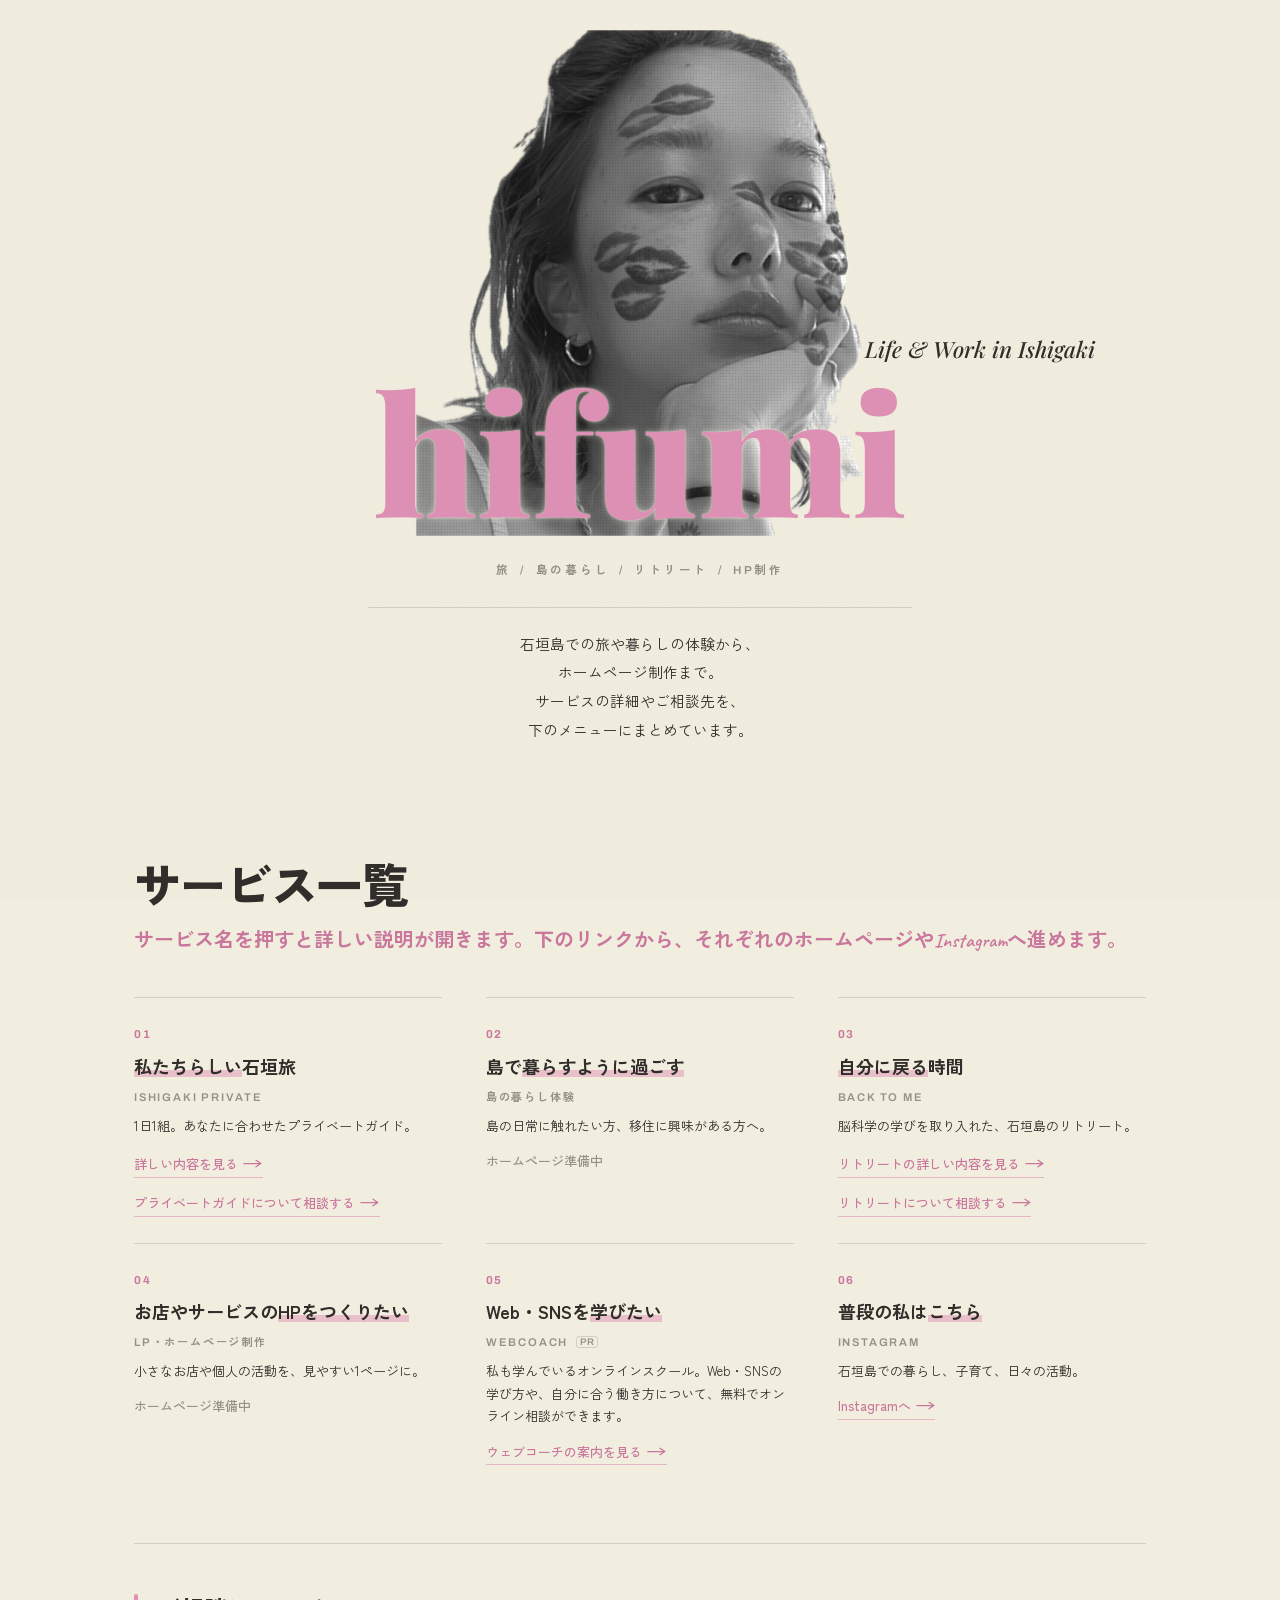
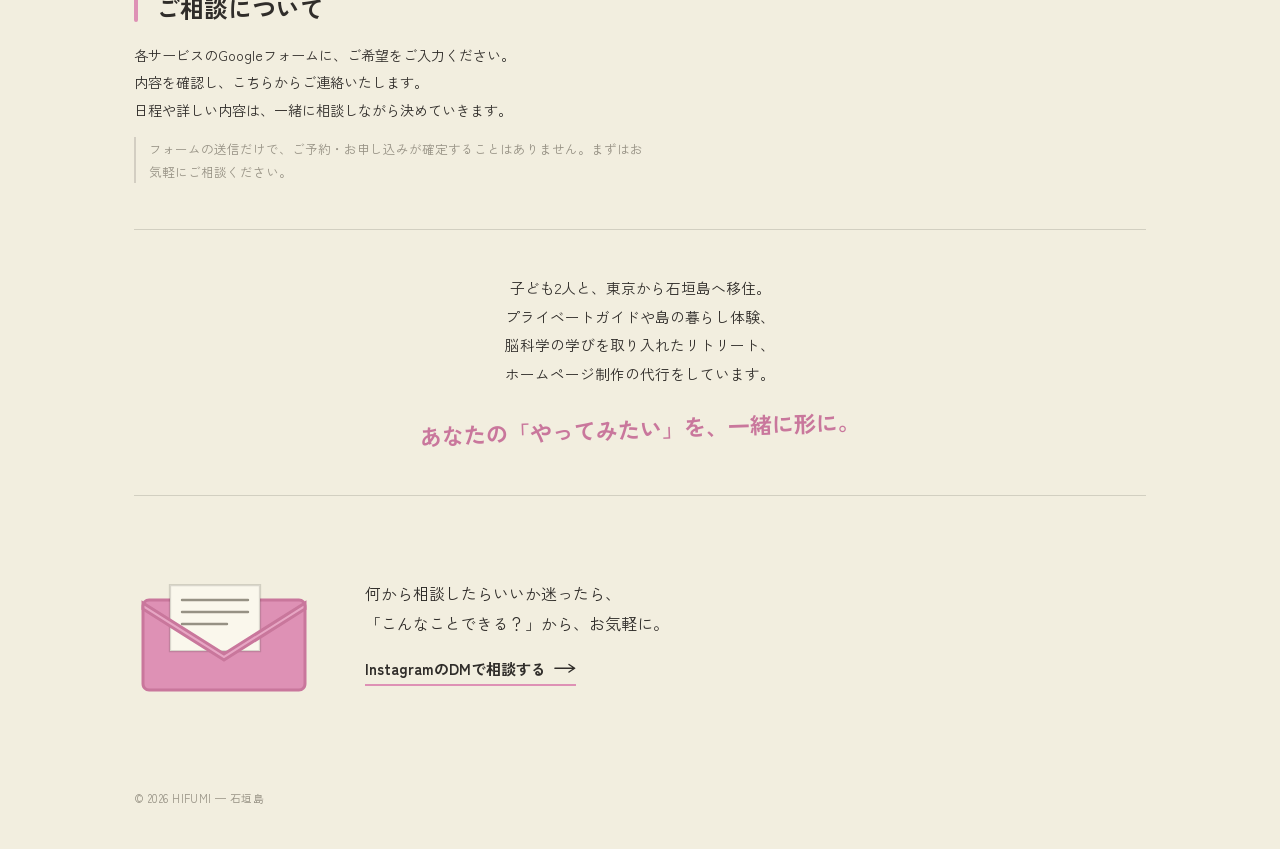
==== index.html @ ecf01bdd "Initial commit: HIFUMIプロフィールサイト 石垣島の旅・暮らし体験・リトリート・HP制作のプロフィール兼リンクサイト。 トップページと5つの詳細ページ（guide/living/r" ====
<!DOCTYPE html>
<html lang="ja">
<head>
<meta charset="UTF-8">
<meta name="viewport" content="width=device-width, initial-scale=1.0">
<title>HIFUMI | 石垣島の旅・暮らし・リトリート</title>
<meta name="description" content="子ども2人と東京から石垣島へ移住。プライベートガイド、島の暮らし体験、脳科学の学びを取り入れたリトリート、ホームページ制作。気になる活動から詳細ページへどうぞ。">
<meta name="robots" content="index,follow">
<meta property="og:title" content="HIFUMI">
<meta property="og:description" content="石垣島の旅・暮らし体験・リトリート・HP制作。あなたの「やってみたい」を、一緒に形に。">
<meta property="og:type" content="website">
<link rel="preconnect" href="https://fonts.googleapis.com">
<link rel="preconnect" href="https://fonts.gstatic.com" crossorigin>
<link href="https://fonts.googleapis.com/css2?family=Playfair+Display:ital,wght@0,700;0,800;0,900;1,500;1,600&family=Caveat:wght@500;600;700&family=Archivo:wght@600;700;800&family=Zen+Kaku+Gothic+New:wght@400;500;700&display=swap" rel="stylesheet">
<link rel="stylesheet" href="styles.css?v=5">
</head>
<body>

<div class="wrap">

  <!-- ============================ 1. プロフィール（表紙） ============================ -->
  <header class="hero">
    <div class="cover">
      <div class="cover-stage">
        <div class="cover-person">
          <!-- 人物写真（切り抜き・透過PNG）。差し替えは images/portrait-cutout.png を上書き。元画像は images/portrait-original.jpg -->
          <img src="images/portrait-cutout.png" alt="hifumi" onerror="this.style.visibility='hidden'">
          <span class="halftone" aria-hidden="true"></span>
        </div>
        <span class="cover-kicker" aria-hidden="true">Life &amp; Work in Ishigaki</span>
        <h1 class="name-front">hifumi</h1>
      </div>
    </div>

    <p class="role">旅 &nbsp;/&nbsp; 島の暮らし &nbsp;/&nbsp; リトリート &nbsp;/&nbsp; HP制作</p>

    <div class="lede">
      <p>
        石垣島での旅や暮らしの体験から、<br>
        ホームページ制作まで。<br>
        サービスの詳細やご相談先を、<br>
        下のメニューにまとめています。
      </p>
    </div>
  </header>

  <!-- ============================ 2. サービス一覧 ============================ -->
  <section class="entries" aria-label="サービス一覧">
    <div class="sec-head">
      <h2>サービス一覧</h2>
      <p>サービス名を押すと詳しい説明が開きます。下のリンクから、それぞれのホームページやInstagramへ進めます。</p>
    </div>

    <div class="grid">

      <!-- ① タイトル→guide.html（サイト内説明）／案内リンク→専用サイト＋相談フォーム（外部） -->
      <div class="entry entry-multi">
        <span class="num">01</span>
        <a class="etitle-link" href="guide.html" data-link="private-guide"><span class="etitle"><span class="u">私たちらしい</span>石垣旅</span></a>
        <span class="ename">Ishigaki Private</span>
        <span class="edesc">1日1組。あなたに合わせたプライベートガイド。</span>

        <div class="elinks">
          <a class="ego" href="https://hifumi1106123-tech.github.io/ishigaki-private-guide/" data-link="private-guide-site" rel="noopener">詳しい内容を見る <svg class="arrow" viewBox="0 0 24 10" aria-hidden="true"><path d="M1 5 H21 M16 1 L22 5 L16 9"/></svg></a>
          <a class="ego" href="https://forms.gle/qCoBGyqYRU5DsPyQ9" data-link="private-guide-consult" rel="noopener">プライベートガイドについて相談する <svg class="arrow" viewBox="0 0 24 10" aria-hidden="true"><path d="M1 5 H21 M16 1 L22 5 L16 9"/></svg></a>
        </div>
      </div>

      <!-- ② タイトル→living.html（サイト内説明）／専用ホームページは準備中のためリンクなし -->
      <div class="entry">
        <span class="num">02</span>
        <a class="etitle-link" href="living.html" data-link="living-experience"><span class="etitle">島で<span class="u">暮らすように過ごす</span></span></a>
        <span class="ename">島の暮らし体験</span>
        <span class="edesc">島の日常に触れたい方、移住に興味がある方へ。</span>
        <!-- 専用ホームページが決まったら <a class="ego" href="URL" data-link="living-experience-site"> に差し替え -->
        <span class="ego pending">ホームページ準備中</span>
      </div>

      <!-- ③ タイトル→retreat.html（サイト内説明）／案内リンク→リトリート専用サイト＋相談先（外部） -->
      <div class="entry">
        <span class="num">03</span>
        <a class="etitle-link" href="retreat.html" data-link="back-to-me"><span class="etitle"><span class="u">自分に戻る</span>時間</span></a>
        <span class="ename">Back to Me</span>
        <span class="edesc">脳科学の学びを取り入れた、石垣島のリトリート。</span>

        <div class="elinks">
          <a class="ego" href="https://hifumi1106123-tech.github.io/ishigaki-retreat/" data-link="back-to-me-site" rel="noopener">リトリートの詳しい内容を見る <svg class="arrow" viewBox="0 0 24 10" aria-hidden="true"><path d="M1 5 H21 M16 1 L22 5 L16 9"/></svg></a>
          <!-- 事前相談（Zoom）・日程調整用のGoogleフォーム -->
          <a class="ego" href="https://forms.gle/fpzeWErv7SYvCA1t8" data-link="back-to-me-consult" rel="noopener">リトリートについて相談する <svg class="arrow" viewBox="0 0 24 10" aria-hidden="true"><path d="M1 5 H21 M16 1 L22 5 L16 9"/></svg></a>
        </div>
      </div>

      <!-- ④ タイトル→webpage.html（サイト内説明）／専用ホームページは準備中のためリンクなし -->
      <div class="entry">
        <span class="num">04</span>
        <a class="etitle-link" href="webpage.html" data-link="lp-production"><span class="etitle">お店やサービスの<span class="u">HPをつくりたい</span></span></a>
        <span class="ename">LP・ホームページ制作</span>
        <span class="edesc">小さなお店や個人の活動を、見やすい1ページに。</span>
        <!-- 制作実績・専用ページが整ったら <a class="ego" href="URL" data-link="lp-production-site"> に差し替え -->
        <span class="ego pending">ホームページ準備中</span>
      </div>

      <!-- ⑤ タイトル→webcoach.html（サイト内説明）／案内リンク→WEBCOACH公式サイト（外部・紹介URL） -->
      <div class="entry">
        <span class="num">05</span>
        <a class="etitle-link" href="webcoach.html" data-link="webcoach"><span class="etitle">Web・SNSを<span class="u">学びたい</span></span></a>
        <span class="ename">WEBCOACH <span class="pr">PR</span></span>
        <span class="edesc">私も学んでいるオンラインスクール。Web・SNSの学び方や、自分に合う働き方について、無料でオンライン相談ができます。</span>
        <a class="ego" href="https://www.webcoach.jp/free-counseling-giftcode-fumi/?fbclid=PAdGRleAUTQTRwZG9mAmZkaWQWUOVfcz4EI5Q-mVOtl0yYZH4jKhIz1mV4dG4DYWVtAjExAHNydGMGYXBwX2lkDzEyNDAyNDU3NDI4NzQxNAABp-dgw7l0I5NH1odtqE1-YRW8GwP4kvvydpRiaJ39pDUbnYeXcFirPnxSEBne_aem_voMJywvUWAPAgQfBrGzNFQ" data-link="webcoach-referral" rel="sponsored nofollow">ウェブコーチの案内を見る <svg class="arrow" viewBox="0 0 24 10" aria-hidden="true"><path d="M1 5 H21 M16 1 L22 5 L16 9"/></svg></a>
      </div>

      <!-- ⑥ タイトル→about.html（サイト内の自己紹介）／案内リンク→Instagram（外部） -->
      <div class="entry">
        <span class="num">06</span>
        <a class="etitle-link" href="about.html" data-link="about-hifumi"><span class="etitle">普段の私は<span class="u">こちら</span></span></a>
        <span class="ename">Instagram</span>
        <span class="edesc">石垣島での暮らし、子育て、日々の活動。</span>
        <!-- Instagram: 既存サイト（ishigaki-private-guide）に掲載のアカウント @hi_fumifumi を設定。別アカウントなら要修正 -->
        <a class="ego" href="https://www.instagram.com/hi_fumifumi/" data-link="instagram" rel="noopener">Instagramへ <svg class="arrow" viewBox="0 0 24 10" aria-hidden="true"><path d="M1 5 H21 M16 1 L22 5 L16 9"/></svg></a>
      </div>

    </div>
  </section>

  <!-- ============================ 3. ご相談について ============================ -->
  <section class="consult" aria-label="ご相談について">
    <h2>ご相談について</h2>
    <p>
      各サービスのGoogleフォームに、ご希望をご入力ください。<br>
      内容を確認し、こちらからご連絡いたします。<br>
      日程や詳しい内容は、一緒に相談しながら決めていきます。
    </p>
    <p class="note">フォームの送信だけで、ご予約・お申し込みが確定することはありません。まずはお気軽にご相談ください。</p>
  </section>

  <!-- ============================ 4. 自己紹介 ============================ -->
  <section class="about" aria-label="自己紹介">
    <p>
      子ども2人と、東京から石垣島へ移住。<br>
      プライベートガイドや島の暮らし体験、<br>
      脳科学の学びを取り入れたリトリート、<br>
      ホームページ制作の代行をしています。
    </p>
    <span class="tagline">あなたの「やってみたい」を、一緒に形に。</span>
  </section>

  <!-- ============================ 5. 相談先 ============================ -->
  <section class="contact" aria-label="相談先">
    <div class="inner">
      <svg class="envelope" viewBox="0 0 120 90" aria-hidden="true">
        <rect class="body" x="6" y="24" width="108" height="60" rx="4"/>
        <path class="note" d="M24 14 h60 v44 h-60 z"/>
        <path class="scribble" d="M32 24 h44 M32 32 h44 M32 40 h30"/>
        <path class="flap" d="M6 26 L60 60 L114 26 L114 30 L60 64 L6 30 Z"/>
      </svg>
      <div class="msg">
        <p>何から相談したらいいか迷ったら、<br>「こんなことできる？」から、お気軽に。</p>
        <!-- TODO: InstagramのDM／プロフィールURLを設定 -->
        <a class="dm" href="#" data-link="dm">InstagramのDMで相談する
          <svg class="arrow" viewBox="0 0 24 10" aria-hidden="true"><path d="M1 5 H21 M16 1 L22 5 L16 9"/></svg>
        </a>
      </div>
    </div>
  </section>

  <footer class="foot">© <span id="y"></span> HIFUMI — 石垣島</footer>

</div>

<script>document.getElementById('y').textContent=new Date().getFullYear();</script>
</body>
</html>
---- styles.css ----
/* ============================================================
   HIFUMI プロフィール ＋ 詳細ページ 共通スタイル
   生成りの紙 / ピンクの大きな英字 / 手書きのアクセント
   ============================================================ */
:root{
  --paper:#f2eedf;
  --pink:#de91b5;
  --pink-deep:#c9779c;
  --ink:#302d2a;
  --muted:#969184;
  --line:rgba(48,45,42,.16);

  --f-display:"Playfair Display","Times New Roman",serif;   /* 太いセリフ体・英字 */
  --f-hand:"Caveat","Zen Kaku Gothic New",cursive;
  --f-head:"Archivo","Zen Kaku Gothic New",sans-serif;
  --f-jp:"Zen Kaku Gothic New","Hiragino Kaku Gothic ProN","Yu Gothic",sans-serif;
  color-scheme:light;
}

*{margin:0;padding:0;box-sizing:border-box;}
html{-webkit-text-size-adjust:100%;scroll-behavior:smooth;}
body{
  background:var(--paper);
  color:var(--ink);
  font-family:var(--f-jp);
  font-size:15px;
  line-height:1.8;
  overflow-x:hidden;
}
/* 紙の粒子感 */
body::before{
  content:"";position:fixed;inset:0;z-index:9999;pointer-events:none;opacity:.045;mix-blend-mode:multiply;
  background-image:url("data:image/svg+xml;utf8,<svg xmlns='http://www.w3.org/2000/svg' width='140' height='140'><filter id='n'><feTurbulence type='fractalNoise' baseFrequency='0.8' numOctaves='2' stitchTiles='stitch'/><feColorMatrix type='saturate' values='0'/></filter><rect width='140' height='140' filter='url(%23n)'/></svg>");
  background-size:180px 180px;
}
img{display:block;max-width:100%;}
a{color:inherit;text-decoration:none;}

.wrap{max-width:1140px;margin:0 auto;padding:0 clamp(20px,5vw,64px);}

/* 細い手描きの矢印 */
.arrow{display:inline-block;width:1.5em;height:.7em;vertical-align:middle;overflow:visible;flex:0 0 auto;}
.arrow path{fill:none;stroke:currentColor;stroke-width:1.6;stroke-linecap:round;stroke-linejoin:round;}

/* 写真枠（未設定でも「PHOTO」表示。壊れた画像アイコンは出さない） */
.frame{position:relative;background:#e7e2d1;border:1.4px solid var(--ink);overflow:hidden;}
.frame img{
  position:absolute;inset:0;z-index:2;width:100%;height:100%;object-fit:cover;object-position:center 32%;
  filter:grayscale(1) contrast(1.02) brightness(1.08);
}
.frame::after{
  content:"";position:absolute;inset:0;z-index:3;pointer-events:none;opacity:.13;mix-blend-mode:multiply;
  background-image:radial-gradient(circle,rgba(48,45,42,.9) 24%,transparent 25%);
  background-size:3px 3px;
}
.frame .ph{
  position:absolute;inset:0;display:flex;align-items:center;justify-content:center;
  font-family:var(--f-head);font-weight:700;letter-spacing:.32em;font-size:.72rem;color:var(--muted);
}
.frame .ph::after{content:"";position:absolute;left:10%;right:10%;top:10%;bottom:10%;border:1px dashed var(--line);}

.foot{padding:clamp(20px,3vw,34px) 0 clamp(28px,4vw,40px);font-size:11px;color:var(--muted);letter-spacing:.04em;}

/* ============================ HERO ＝ 雑誌の表紙風 ============================ */
.sr-only{
  position:absolute!important;width:1px;height:1px;padding:0;margin:-1px;overflow:hidden;
  clip:rect(0 0 0 0);white-space:nowrap;border:0;
}
.hero{padding:clamp(12px,2.5vw,30px) 0 clamp(30px,5vw,56px);text-align:center;}

/* 4層：紙背景（body）／背面の文字／人物／前面の文字 */
.cover{width:100%;}
.cover-stage{
  position:relative;width:100%;margin:0 auto;
  aspect-ratio:4/4.4;               /* スマホは縦寄り（上の余白は詰める） */
  overflow:hidden;
}
.cover-person{
  position:absolute;z-index:2;
  left:50%;bottom:0;transform:translateX(-50%);
  height:93%;                       /* 上の余白を詰める */
}
.cover-person img{
  height:100%;width:auto;display:block;
  filter:grayscale(1) contrast(.9) brightness(1.2);
}
/* 控えめなハーフトーン（人物のシルエットに合わせる） */
.cover-person .halftone{
  position:absolute;inset:0;pointer-events:none;
  background-image:radial-gradient(circle,rgba(40,37,34,.7) 22%,transparent 23%);
  background-size:3px 3px;
  mix-blend-mode:multiply;opacity:.2;
  -webkit-mask-image:url("images/portrait-cutout.png");
  -webkit-mask-size:100% 100%;-webkit-mask-repeat:no-repeat;
  mask-image:url("images/portrait-cutout.png");
  mask-size:100% 100%;mask-repeat:no-repeat;
}
/* 前面：hifumi（主役・写真の手前に重なる。全文字読める） */
.name-front{
  font-family:var(--f-display);font-weight:900;
  color:var(--pink);line-height:.8;letter-spacing:.004em;
  position:absolute;white-space:nowrap;margin:0;
  z-index:3;bottom:2%;left:50%;transform:translateX(-50%);
  font-size:clamp(3.2rem,21vw,5rem);
  text-shadow:0 0 7px rgba(242,238,223,.55),0 0 2px rgba(242,238,223,.85);
}
/* 黒い斜体のセリフ体の肩書き */
.cover-kicker{
  z-index:3;position:absolute;right:1%;bottom:22%;
  font-family:var(--f-display);font-style:italic;font-weight:500;
  color:var(--ink);font-size:clamp(.9rem,3.6vw,1.1rem);
  text-shadow:0 0 5px rgba(242,238,223,.85),0 0 2px rgba(242,238,223,.9);
}

.role{
  margin-top:clamp(12px,2.6vw,24px);
  font-family:var(--f-head);font-weight:600;font-size:.72rem;letter-spacing:.24em;
  color:var(--muted);text-transform:uppercase;
}
.lede{
  margin:clamp(16px,3vw,26px) auto 0;max-width:34rem;
  font-size:clamp(14px,1.15vw,15.5px);line-height:1.95;color:var(--ink);
  padding-top:clamp(14px,2.4vw,22px);border-top:1.4px solid var(--line);
}
.tagline{
  margin-top:1em;font-family:var(--f-hand);font-weight:700;
  font-size:clamp(1.1rem,2.2vw,1.4rem);color:var(--pink-deep);transform:rotate(-2deg);
  display:inline-block;
}

/* PC：横長の長方形。人物は中央、左右に余白。名前は幅いっぱいに広げる。 */
@media (min-width:760px){
  .cover-stage{aspect-ratio:16/9;max-width:1140px;}
  .cover-person{height:100%;}
  .name-front{bottom:4%;font-size:clamp(4.6rem,13vw,11rem);}
  .cover-kicker{bottom:33%;right:5%;font-size:clamp(1rem,1.8vw,1.4rem);}
}
@media (min-width:1180px){
  .cover-stage{aspect-ratio:2/1;}
}

/* ============================ ENTRIES ============================ */
.entries{padding:clamp(30px,6vw,64px) 0 clamp(24px,5vw,52px);}
.sec-head{margin-bottom:clamp(20px,3.5vw,38px);}
.sec-head h2{
  font-family:var(--f-head);font-weight:800;
  font-size:clamp(1.7rem,4.4vw,2.9rem);line-height:1.05;color:var(--ink);letter-spacing:-.01em;
}
.sec-head p{
  margin-top:.5em;font-family:var(--f-hand);font-weight:600;
  font-size:clamp(1rem,2vw,1.25rem);color:var(--pink-deep);
}
.grid{display:grid;grid-template-columns:repeat(3,1fr);gap:0 clamp(24px,3.4vw,46px);}
/* カードはリンクではない箱。タイトル＝サイト内の説明へ、案内リンク＝外部サイトへ、それぞれ独立して操作できる */
.entry{
  display:flex;flex-direction:column;align-items:flex-start;
  padding:clamp(18px,2.4vw,26px) 0;border-top:1.4px solid var(--line);position:relative;
}
.entry .num{
  font-family:var(--f-head);font-weight:700;font-size:.72rem;letter-spacing:.14em;
  color:var(--pink-deep);margin-bottom:.7em;
}
/* タイトル＝サイト内の説明ページへのリンク */
.etitle-link{display:inline-block;text-decoration:none;color:inherit;}
.etitle-link:hover,.etitle-link:focus-visible{text-decoration:underline;text-decoration-color:var(--pink);text-underline-offset:3px;outline:none;}
.etitle-link:focus-visible{outline:2px dashed var(--pink);outline-offset:3px;border-radius:2px;}
.entry .etitle{font-family:var(--f-jp);font-weight:700;font-size:clamp(15.5px,1.5vw,18px);line-height:1.5;color:var(--ink);}
.entry .etitle .u{background:linear-gradient(180deg,transparent 66%,rgba(222,145,181,.5) 66%,rgba(222,145,181,.5) 92%,transparent 92%);}
.entry .ename{
  margin-top:.5em;font-family:var(--f-head);font-weight:600;
  font-size:.7rem;letter-spacing:.16em;text-transform:uppercase;color:var(--muted);
}
.entry .edesc{margin-top:.6em;font-size:clamp(13px,1vw,13.5px);line-height:1.75;color:var(--ink);}
/* 案内リンク＝外部サイト（ホームページ・フォーム・Instagram）へ */
.entry .ego{
  margin-top:.9em;font-family:var(--f-jp);font-weight:500;font-size:13px;color:var(--pink-deep);
  border-bottom:1.5px solid rgba(222,145,181,.6);padding-bottom:1px;
  display:inline-flex;align-items:center;gap:.4em;
}
.ego:hover .arrow,.ego:focus-visible .arrow{transform:translateX(3px);}
.ego:focus-visible{outline:2px dashed var(--pink-deep);outline-offset:3px;}
.entry .ego .arrow{transition:transform .18s ease;}
/* 準備中：リンクにしない案内（クリックできない・矢印なし） */
.entry .ego.pending{color:var(--muted);border-bottom-color:transparent;cursor:default;}
.entry .pr{
  margin-left:.4em;font-family:var(--f-head);font-weight:600;font-size:.6rem;letter-spacing:.1em;
  color:var(--muted);border:1px solid var(--line);border-radius:3px;padding:0 .3em;vertical-align:.12em;
}

/* 「私たちらしい石垣旅」：専用サイト＋相談フォームの2リンク構成（どちらも同じテキストリンクの見た目） */
.elinks{display:flex;flex-direction:column;align-items:flex-start;gap:.9em;margin-top:1em;width:100%;}
.elinks .ego{margin-top:0;}

/* ============================ ご相談について ============================ */
.consult{padding:clamp(24px,4.5vw,46px) 0;border-top:1.4px solid var(--line);}
.consult h2{
  font-family:var(--f-jp);font-weight:700;font-size:clamp(1.15rem,2.6vw,1.5rem);
  color:var(--ink);margin-bottom:.65em;position:relative;padding-left:.9em;line-height:1.5;
}
.consult h2::before{content:"";position:absolute;left:0;top:.16em;bottom:.16em;width:4px;background:var(--pink);border-radius:2px;}
.consult p{font-size:clamp(14px,1.1vw,15.5px);line-height:1.95;color:var(--ink);max-width:34rem;}
.consult .note{
  margin-top:1em;font-size:12.5px;line-height:1.85;color:var(--muted);
  border-left:2px solid var(--line);padding-left:1em;max-width:32rem;
}

/* ============================ 自己紹介 ============================ */
.about{padding:clamp(22px,4.5vw,44px) 0;border-top:1.4px solid var(--line);text-align:center;}
.about p{font-size:clamp(14px,1.15vw,15.5px);line-height:1.95;color:var(--ink);max-width:34rem;margin:0 auto;}
.about .tagline{margin-top:1em;}

/* ============================ CONTACT（トップ） ============================ */
.contact{padding:clamp(32px,6vw,68px) 0 clamp(30px,5vw,56px);border-top:1.4px solid var(--line);position:relative;}
.contact .inner{display:flex;align-items:center;gap:clamp(20px,4vw,52px);flex-wrap:wrap;}
.envelope{flex:0 0 auto;width:clamp(120px,16vw,180px);height:auto;overflow:visible;}
.envelope .body{fill:var(--pink);stroke:var(--pink-deep);stroke-width:2;}
.envelope .flap{fill:#e7a6c4;stroke:var(--pink-deep);stroke-width:2;}
.envelope .note{fill:#faf7ec;stroke:var(--line);stroke-width:1.5;}
.envelope .scribble{fill:none;stroke:var(--muted);stroke-width:1.6;stroke-linecap:round;}
.contact .msg{flex:1 1 300px;}
.contact .msg p{font-size:clamp(14px,1.3vw,16px);line-height:1.9;color:var(--ink);max-width:26rem;}
.contact .dm{
  display:inline-flex;align-items:center;gap:.5em;margin-top:1.1em;
  font-family:var(--f-jp);font-weight:700;font-size:clamp(14px,1.2vw,15px);color:var(--ink);
  border-bottom:2px solid var(--pink);padding-bottom:2px;
}
.contact .dm:hover,.contact .dm:focus-visible{color:var(--pink-deep);outline:none;}

/* ============================ 詳細ページ ============================ */
.page{padding-bottom:20px;}
.back{
  display:inline-flex;align-items:center;gap:.45em;
  font-family:var(--f-jp);font-weight:500;font-size:13px;color:var(--pink-deep);
  margin:clamp(18px,3.5vw,30px) 0;
  border-bottom:1.5px solid rgba(222,145,181,.5);padding-bottom:1px;
}
.back:hover,.back:focus-visible{color:var(--ink);outline:none;}
.back .arrow{transform:scaleX(-1);}
.back:hover .arrow{transform:scaleX(-1) translateX(3px);}

.detail{max-width:680px;margin:0 auto;}
.d-head{margin-bottom:clamp(22px,4vw,38px);}
.d-scribble{
  font-family:var(--f-hand);font-weight:700;font-size:clamp(1.05rem,2.4vw,1.4rem);
  color:var(--pink);transform:rotate(-3deg);display:inline-block;margin-bottom:.5em;
}
.d-kicker{
  font-family:var(--f-head);font-weight:600;font-size:.7rem;letter-spacing:.18em;
  text-transform:uppercase;color:var(--muted);margin-bottom:.5em;
}
.d-title{
  font-family:var(--f-jp);font-weight:700;color:var(--ink);
  font-size:clamp(1.6rem,4.6vw,2.4rem);line-height:1.35;letter-spacing:.01em;
}
.d-title .u{background:linear-gradient(180deg,transparent 70%,rgba(222,145,181,.5) 70%,rgba(222,145,181,.5) 92%,transparent 92%);}

.d-block{margin:clamp(20px,3.4vw,34px) 0;}
.d-block h2{
  font-family:var(--f-jp);font-weight:700;font-size:clamp(1.05rem,2.5vw,1.3rem);
  color:var(--ink);margin-bottom:.7em;position:relative;padding-left:.9em;line-height:1.5;
}
.d-block h2::before{content:"";position:absolute;left:0;top:.16em;bottom:.16em;width:4px;background:var(--pink);border-radius:2px;}
.d-block p{font-size:clamp(14px,1.1vw,15.5px);line-height:1.95;color:var(--ink);margin-bottom:.9em;max-width:40rem;}
.d-block p:last-child{margin-bottom:0;}
.d-lead{
  font-family:var(--f-jp)!important;font-weight:700!important;
  font-size:clamp(15px,1.7vw,18px)!important;line-height:1.8!important;color:var(--ink)!important;
}
.d-block ul{list-style:none;margin:.3em 0 .6em;}
.d-block li{
  position:relative;padding-left:1.25em;
  font-size:clamp(14px,1.1vw,15px);line-height:1.9;color:var(--ink);margin-bottom:.35em;max-width:40rem;
}
.d-block li::before{content:"";position:absolute;left:.05em;top:.72em;width:6px;height:6px;border:1.5px solid var(--pink);border-radius:50%;}
.d-note{
  font-size:13px;color:var(--muted);line-height:1.85;
  border-left:2px solid var(--line);padding-left:1em;margin:1.3em 0 0;max-width:38rem;
}

.d-cta{
  display:flex;flex-direction:column;align-items:flex-start;gap:12px;
  margin:clamp(30px,5vw,48px) 0 clamp(16px,3vw,26px);
  padding-top:clamp(22px,3vw,30px);border-top:1.4px solid var(--line);
}
.d-cta .pr-line{font-size:12px;color:var(--muted);letter-spacing:.02em;}
.btn{
  display:inline-flex;align-items:center;gap:.5em;
  font-family:var(--f-jp);font-weight:700;font-size:14.5px;
  padding:.85em 1.5em;border-radius:2px;transition:background .16s,border-color .16s,color .16s;
}
.btn-primary{background:var(--pink);color:#fff;}
.btn-primary:hover,.btn-primary:focus-visible{background:var(--pink-deep);outline:none;}
.btn-ghost{background:transparent;color:var(--ink);border:1.5px solid var(--ink);}
.btn-ghost:hover,.btn-ghost:focus-visible{border-color:var(--pink-deep);color:var(--pink-deep);outline:none;}
.btn .pr{
  font-family:var(--f-head);font-weight:600;font-size:.6rem;letter-spacing:.1em;
  border:1px solid currentColor;border-radius:3px;padding:0 .3em;opacity:.85;
}

/* ============================ タブレット ============================ */
@media (max-width:900px){
  .grid{grid-template-columns:repeat(2,1fr);gap:0 clamp(20px,3vw,34px);}
}

/* ============================ スマホ ============================ */
@media (max-width:600px){
  .wrap{padding:0 22px;}

  .hero{padding:14px 0 16px;}
  .role{font-size:.6rem;letter-spacing:.16em;margin-top:14px;}
  .lede{max-width:none;font-size:14.5px;line-height:1.8;text-align:left;
    margin-top:10px;padding-top:10px;}
  .tagline{font-size:1.2rem;}

  .entries{padding:20px 0 16px;}
  .sec-head{margin-bottom:16px;}
  .sec-head h2{font-size:1.7rem;}
  .grid{grid-template-columns:1fr;gap:0;}
  .entry{padding:18px 0;}
  .entry .etitle{font-size:16px;}
  .entry .edesc{font-size:13.5px;}

  .consult{padding:22px 0;}
  .about{padding:22px 0;}

  .contact{padding:28px 0 24px;}
  .contact .inner{gap:16px;}
  .envelope{width:104px;}
  .contact .msg p{font-size:15px;}

  .detail{max-width:none;}
  .d-block p,.d-block li{font-size:14.5px;}
  .btn{font-size:14px;padding:.9em 1.3em;}
  .d-cta .btn{width:100%;justify-content:center;}
}
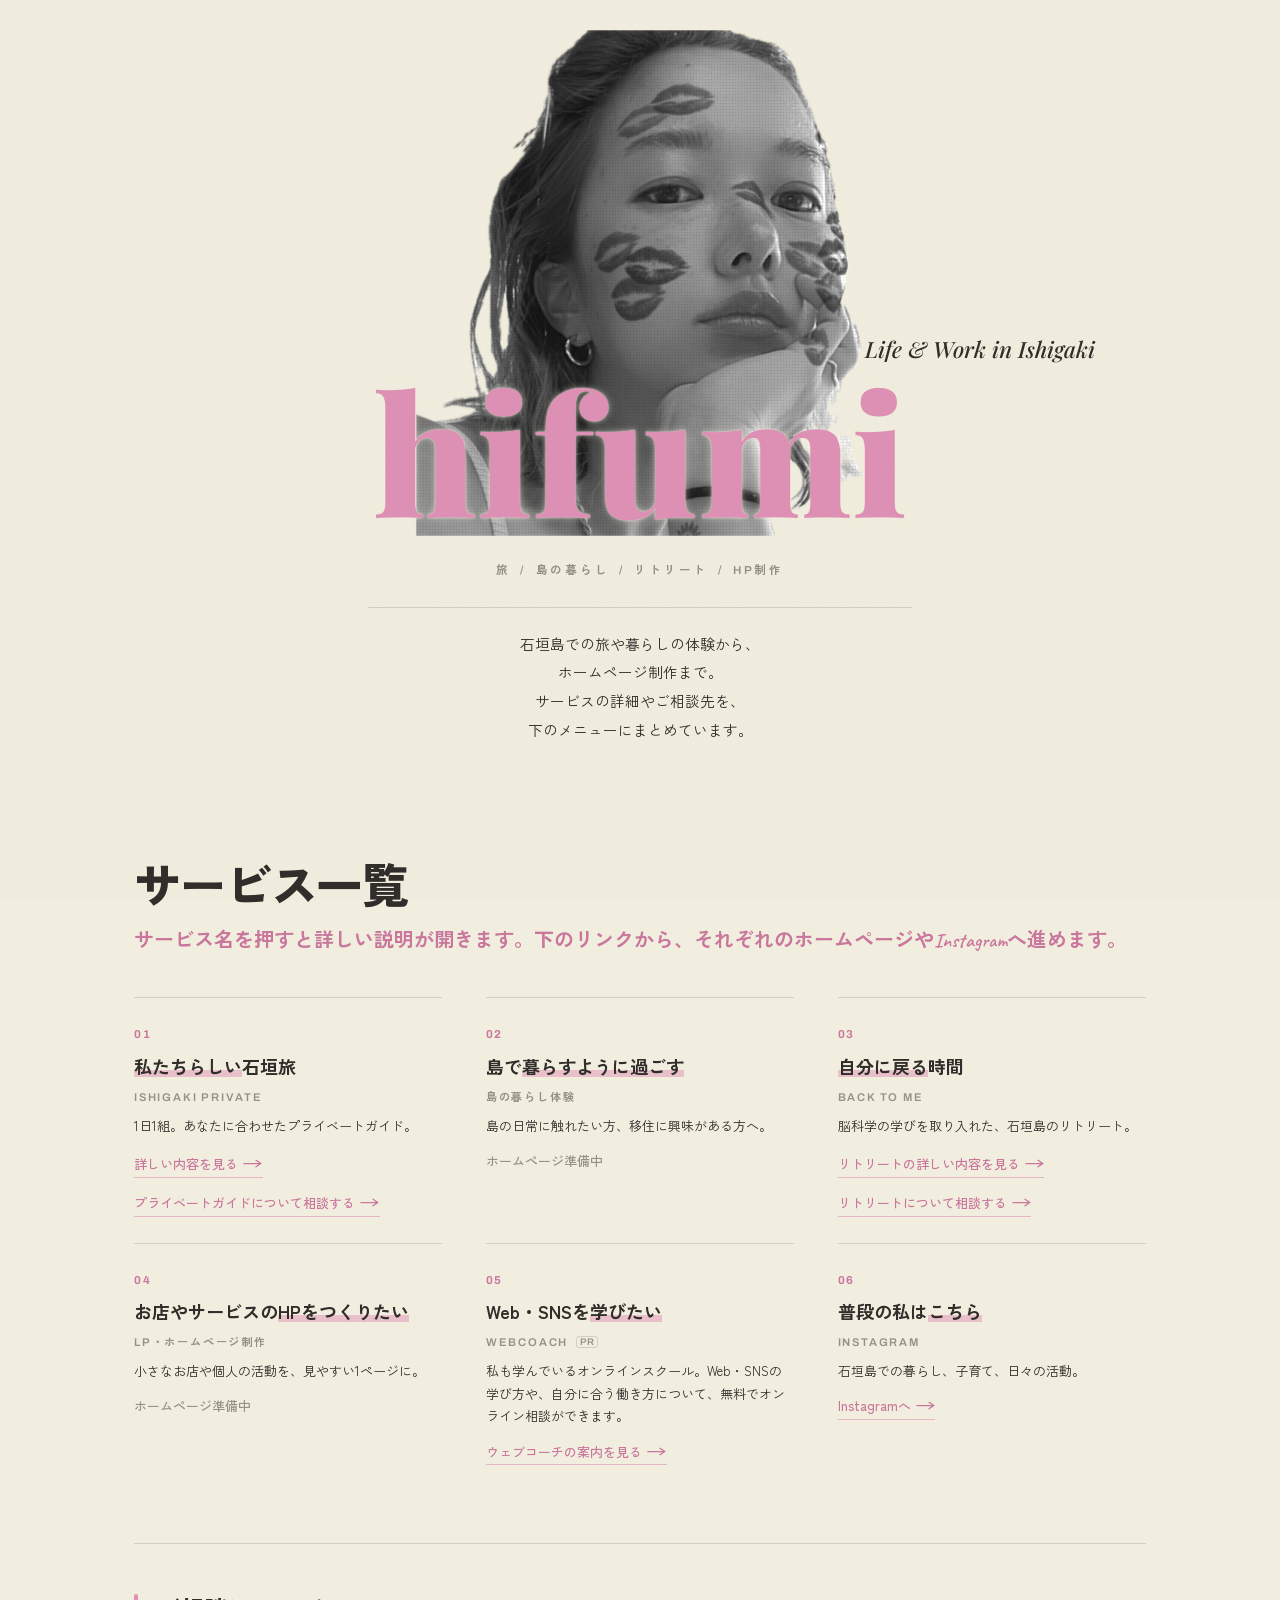
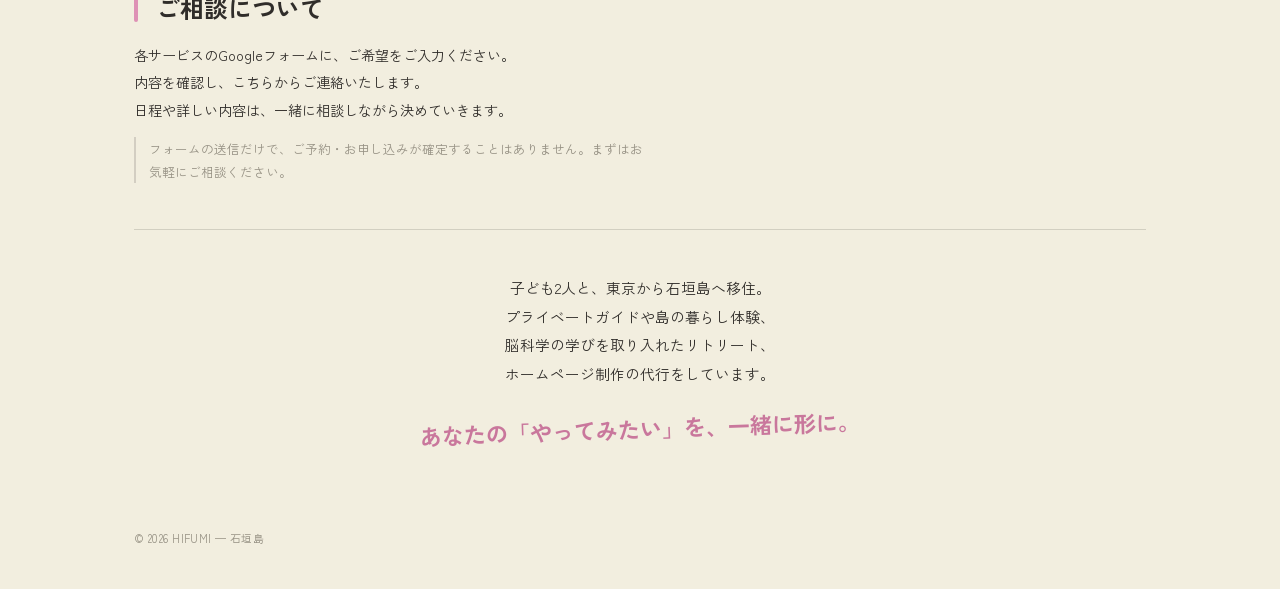
==== commit 39d6af42: "トップページ最下部のDM相談セクションを削除 Co-Authored-By: Claude Sonnet 5 <noreply@anthropic.com>" ====
--- a/index.html
+++ b/index.html
@@ -144,25 +144,6 @@
     <span class="tagline">あなたの「やってみたい」を、一緒に形に。</span>
   </section>
 
-  <!-- ============================ 5. 相談先 ============================ -->
-  <section class="contact" aria-label="相談先">
-    <div class="inner">
-      <svg class="envelope" viewBox="0 0 120 90" aria-hidden="true">
-        <rect class="body" x="6" y="24" width="108" height="60" rx="4"/>
-        <path class="note" d="M24 14 h60 v44 h-60 z"/>
-        <path class="scribble" d="M32 24 h44 M32 32 h44 M32 40 h30"/>
-        <path class="flap" d="M6 26 L60 60 L114 26 L114 30 L60 64 L6 30 Z"/>
-      </svg>
-      <div class="msg">
-        <p>何から相談したらいいか迷ったら、<br>「こんなことできる？」から、お気軽に。</p>
-        <!-- TODO: InstagramのDM／プロフィールURLを設定 -->
-        <a class="dm" href="#" data-link="dm">InstagramのDMで相談する
-          <svg class="arrow" viewBox="0 0 24 10" aria-hidden="true"><path d="M1 5 H21 M16 1 L22 5 L16 9"/></svg>
-        </a>
-      </div>
-    </div>
-  </section>
-
   <footer class="foot">© <span id="y"></span> HIFUMI — 石垣島</footer>
 
 </div>
--- a/styles.css
+++ b/styles.css
@@ -209,23 +209,6 @@
 .about p{font-size:clamp(14px,1.15vw,15.5px);line-height:1.95;color:var(--ink);max-width:34rem;margin:0 auto;}
 .about .tagline{margin-top:1em;}
 
-/* ============================ CONTACT（トップ） ============================ */
-.contact{padding:clamp(32px,6vw,68px) 0 clamp(30px,5vw,56px);border-top:1.4px solid var(--line);position:relative;}
-.contact .inner{display:flex;align-items:center;gap:clamp(20px,4vw,52px);flex-wrap:wrap;}
-.envelope{flex:0 0 auto;width:clamp(120px,16vw,180px);height:auto;overflow:visible;}
-.envelope .body{fill:var(--pink);stroke:var(--pink-deep);stroke-width:2;}
-.envelope .flap{fill:#e7a6c4;stroke:var(--pink-deep);stroke-width:2;}
-.envelope .note{fill:#faf7ec;stroke:var(--line);stroke-width:1.5;}
-.envelope .scribble{fill:none;stroke:var(--muted);stroke-width:1.6;stroke-linecap:round;}
-.contact .msg{flex:1 1 300px;}
-.contact .msg p{font-size:clamp(14px,1.3vw,16px);line-height:1.9;color:var(--ink);max-width:26rem;}
-.contact .dm{
-  display:inline-flex;align-items:center;gap:.5em;margin-top:1.1em;
-  font-family:var(--f-jp);font-weight:700;font-size:clamp(14px,1.2vw,15px);color:var(--ink);
-  border-bottom:2px solid var(--pink);padding-bottom:2px;
-}
-.contact .dm:hover,.contact .dm:focus-visible{color:var(--pink-deep);outline:none;}
-
 /* ============================ 詳細ページ ============================ */
 .page{padding-bottom:20px;}
 .back{
@@ -323,11 +306,6 @@
   .consult{padding:22px 0;}
   .about{padding:22px 0;}
 
-  .contact{padding:28px 0 24px;}
-  .contact .inner{gap:16px;}
-  .envelope{width:104px;}
-  .contact .msg p{font-size:15px;}
-
   .detail{max-width:none;}
   .d-block p,.d-block li{font-size:14.5px;}
   .btn{font-size:14px;padding:.9em 1.3em;}
